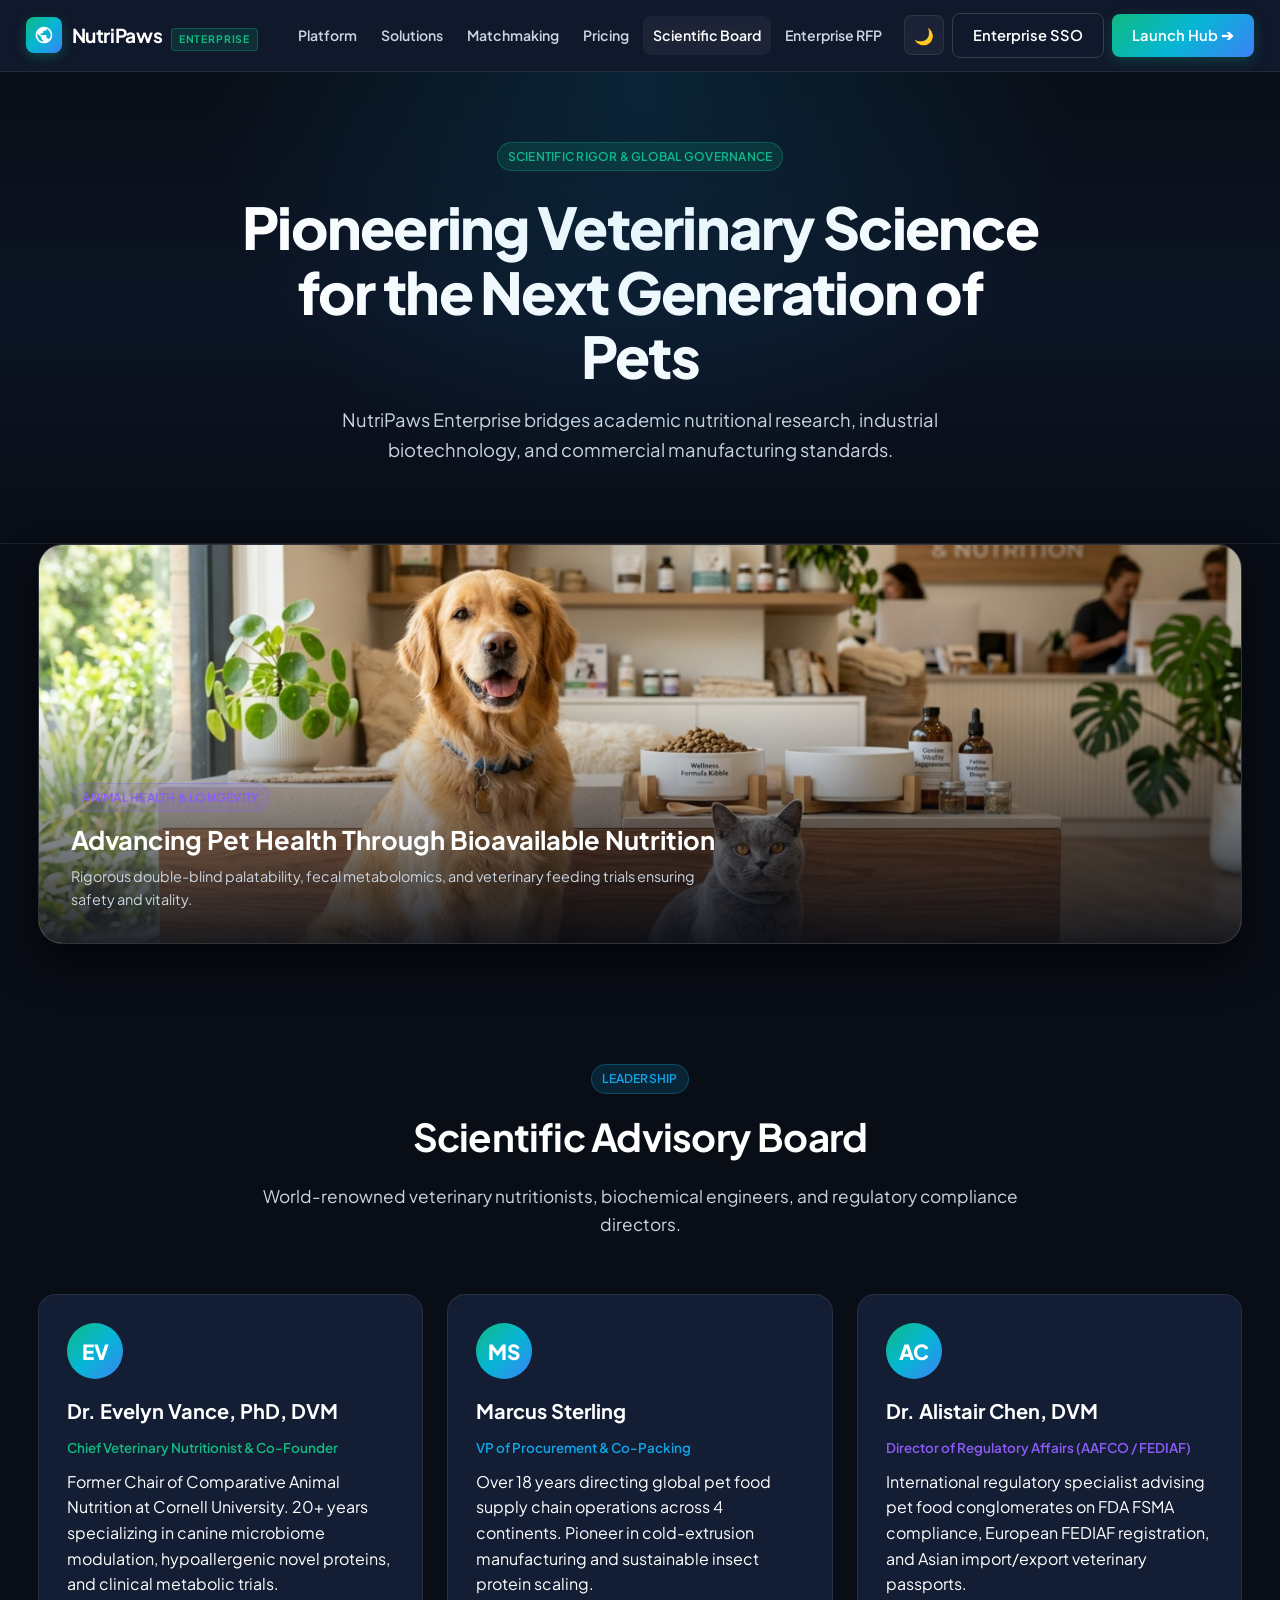
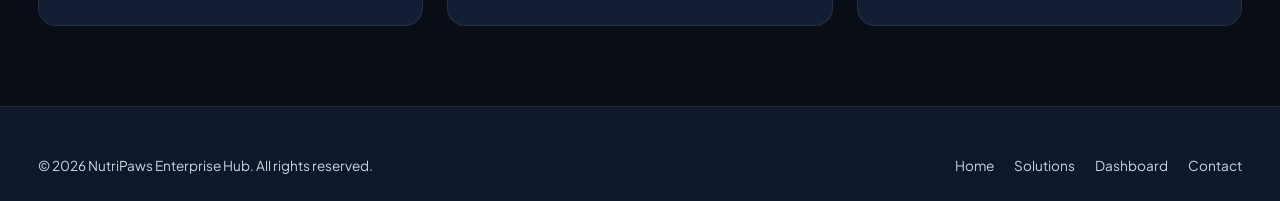
==== about.html @ 04cc37bf "first commit" ====
<!DOCTYPE html>
<html lang="en">

<head>
  <meta charset="UTF-8" />
  <meta name="viewport" content="width=device-width, initial-scale=1.0" />
  <title>Scientific Advisory Board & Mission | NutriPaws Enterprise</title>
  <link rel="icon" href="favicon.svg" type="image/svg+xml" />
  <link rel="stylesheet" href="styles.css" />
</head>

<body>
  <!-- Header -->
  <header class="site-header">
    <div class="container nav">
      <a class="logo" href="index.html">
        <div class="logo-icon">
          <svg viewBox="0 0 24 24" fill="currentColor">
            <path d="M12 2C6.48 2 2 6.48 2 12s4.48 10 10 10 10-4.48 10-10S17.52 2 12 2zm-1 17.93c-3.95-.49-7-3.85-7-7.93 0-.62.08-1.21.21-1.79L9 15v1c0 1.1.9 2 2 2v1.93zm6.9-2.54c-.26-.81-1-1.39-1.9-1.39h-1v-3c0-.55-.45-1-1-1H8v-2h2c.55 0 1-.45 1-1V7h2c1.1 0 2-.9 2-2v-.41c2.93 1.19 5 4.06 5 7.41 0 2.08-.8 3.97-2.1 5.39z"/>
          </svg>
        </div>
        <span>NutriPaws <span class="logo-badge">ENTERPRISE</span></span>
      </a>

      <button class="site-menu-toggle" type="button" data-site-menu-toggle>
        ☰
      </button>

      <nav class="nav-links" id="site-menu">
        <a href="index.html">Platform</a>
        <a href="services.html">Solutions</a>
        <a href="dashboard.html#matchmaking">Matchmaking</a>
        <a href="pricing.html">Pricing</a>
        <a class="active" href="about.html">Scientific Board</a>
        <a href="contact.html">Enterprise RFP</a>
        <div class="nav-actions">
          <button class="icon-btn" data-theme-toggle title="Dark/Light Mode">🌙</button>
          <a class="btn btn-outline" href="login.html">Enterprise SSO</a>
          <a class="btn btn-primary" href="dashboard.html">Launch Hub ➔</a>
        </div>
      </nav>
    </div>
  </header>

  <!-- Hero -->
  <section class="hero" style="padding: 70px 0 50px;">
    <div class="container text-center" style="text-align: center; max-width: 800px; margin: 0 auto;">
      <span class="badge badge-emerald" style="margin-bottom: 12px;">Scientific Rigor & Global Governance</span>
      <h1 class="hero-title" style="margin: 12px 0 16px;">
        Pioneering Veterinary Science for the Next Generation of Pets
      </h1>
      <p class="hero-description" style="margin: 0 auto 28px;">
        NutriPaws Enterprise bridges academic nutritional research, industrial biotechnology, and commercial manufacturing standards.
      </p>
    </div>
  </section>

  <!-- Visual Image Strip -->
  <div class="container" style="margin-bottom: 40px;">
    <div style="border-radius: var(--radius-xl); overflow: hidden; border: 1px solid var(--border-medium); max-height: 400px; position: relative; box-shadow: var(--shadow-lg);">
      <img src="assets/wellness.jpg" alt="Veterinary Wellness & Clinical Evidence" style="width: 100%; height: 400px; object-fit: cover; object-position: center 25%;" />
      <div style="position: absolute; inset: 0; background: linear-gradient(180deg, transparent 40%, rgba(9, 13, 22, 0.9) 100%); display: flex; flex-direction: column; justify-content: flex-end; padding: 32px;">
        <span class="badge badge-purple" style="width: fit-content; margin-bottom: 8px;">Animal Health & Longevity</span>
        <h2 style="font-size: 1.6rem; color: white; margin-bottom: 4px;">Advancing Pet Health Through Bioavailable Nutrition</h2>
        <p style="color: #cbd5e1; font-size: 0.9rem; max-width: 650px;">Rigorous double-blind palatability, fecal metabolomics, and veterinary feeding trials ensuring safety and vitality.</p>
      </div>
    </div>
  </div>

  <!-- Scientific Board -->
  <section class="section">
    <div class="container">
      <div class="section-header">
        <span class="badge badge-blue">Leadership</span>
        <h2 class="section-title">Scientific Advisory Board</h2>
        <p class="section-subtitle">World-renowned veterinary nutritionists, biochemical engineers, and regulatory compliance directors.</p>
      </div>

      <div class="grid grid-3">
        <div class="card" style="text-align: left;">
          <div style="width: 56px; height: 56px; border-radius: 50%; background: var(--gradient-brand); color: white; display: grid; place-items: center; font-weight: 800; font-size: 1.3rem; margin-bottom: 16px;">EV</div>
          <h3>Dr. Evelyn Vance, PhD, DVM</h3>
          <div style="font-size: 0.84rem; color: var(--brand-emerald); font-weight: 600; margin-bottom: 10px;">Chief Veterinary Nutritionist & Co-Founder</div>
          <p>Former Chair of Comparative Animal Nutrition at Cornell University. 20+ years specializing in canine microbiome modulation, hypoallergenic novel proteins, and clinical metabolic trials.</p>
        </div>

        <div class="card" style="text-align: left;">
          <div style="width: 56px; height: 56px; border-radius: 50%; background: var(--gradient-brand); color: white; display: grid; place-items: center; font-weight: 800; font-size: 1.3rem; margin-bottom: 16px;">MS</div>
          <h3>Marcus Sterling</h3>
          <div style="font-size: 0.84rem; color: var(--brand-primary); font-weight: 600; margin-bottom: 10px;">VP of Procurement & Co-Packing</div>
          <p>Over 18 years directing global pet food supply chain operations across 4 continents. Pioneer in cold-extrusion manufacturing and sustainable insect protein scaling.</p>
        </div>

        <div class="card" style="text-align: left;">
          <div style="width: 56px; height: 56px; border-radius: 50%; background: var(--gradient-brand); color: white; display: grid; place-items: center; font-weight: 800; font-size: 1.3rem; margin-bottom: 16px;">AC</div>
          <h3>Dr. Alistair Chen, DVM</h3>
          <div style="font-size: 0.84rem; color: var(--brand-purple); font-weight: 600; margin-bottom: 10px;">Director of Regulatory Affairs (AAFCO / FEDIAF)</div>
          <p>International regulatory specialist advising pet food conglomerates on FDA FSMA compliance, European FEDIAF registration, and Asian import/export veterinary passports.</p>
        </div>
      </div>
    </div>
  </section>

  <!-- Footer -->
  <footer style="background: var(--bg-secondary); border-top: 1px solid var(--border-subtle); padding: 48px 0 24px;">
    <div class="container" style="display: flex; justify-content: space-between; align-items: center; flex-wrap: wrap; gap: 16px; font-size: 0.85rem; color: var(--text-secondary);">
      <div>© 2026 NutriPaws Enterprise Hub. All rights reserved.</div>
      <div style="display: flex; gap: 20px;">
        <a href="index.html">Home</a>
        <a href="services.html">Solutions</a>
        <a href="dashboard.html">Dashboard</a>
        <a href="contact.html">Contact</a>
      </div>
    </div>
  </footer>

  <div class="toast-container"></div>
  <script src="app.js"></script>
</body>

</html>
---- styles.css ----
/* ==========================================================================
   NutriPaws Enterprise | Pet Food Nutrition Solutions & Enterprise Hub
   Ultra-Premium B2B Design System & Component Library
   ========================================================================== */

@import url('https://fonts.googleapis.com/css2?family=Plus+Jakarta+Sans:wght@300;400;500;600;700;800&family=JetBrains+Mono:wght@400;500;600&display=swap');

:root {
  /* Brand Palette */
  --brand-primary: #0ea5e9;
  --brand-primary-hover: #0284c7;
  --brand-emerald: #10b981;
  --brand-emerald-dark: #059669;
  --brand-emerald-glow: rgba(16, 185, 129, 0.25);
  --brand-cyan: #06b6d4;
  --brand-amber: #f59e0b;
  --brand-purple: #8b5cf6;
  --brand-rose: #f43f5e;
  
  /* Dark Enterprise Theme (Default) */
  --bg-primary: #090d16;
  --bg-secondary: #0f172a;
  --bg-card: #131d33;
  --bg-card-hover: #18243e;
  --bg-glass: rgba(19, 29, 51, 0.75);
  --bg-subtle: rgba(255, 255, 255, 0.05);
  --bg-input: #0b1325;
  
  /* Text & Accents */
  --text-primary: #ffffff;
  --text-secondary: #cbd5e1;
  --text-muted: #94a3b8;
  --text-inverse: #0f172a;
  
  /* Borders & Dividers */
  --border-subtle: rgba(255, 255, 255, 0.08);
  --border-medium: rgba(255, 255, 255, 0.16);
  --border-focus: #0ea5e9;
  
  /* Gradients */
  --gradient-brand: linear-gradient(135deg, #10b981 0%, #06b6d4 50%, #3b82f6 100%);
  --gradient-card: linear-gradient(180deg, rgba(255, 255, 255, 0.04) 0%, rgba(255, 255, 255, 0) 100%);
  --gradient-glow: radial-gradient(circle at 50% 0%, rgba(14, 165, 233, 0.15), transparent 70%);
  --gradient-hero: linear-gradient(180deg, #090d16 0%, #0c1424 50%, #090d16 100%);
  
  /* Shadows */
  --shadow-sm: 0 2px 4px rgba(0, 0, 0, 0.3);
  --shadow-md: 0 8px 24px rgba(0, 0, 0, 0.4);
  --shadow-lg: 0 20px 40px rgba(0, 0, 0, 0.6);
  --shadow-glow: 0 0 30px rgba(16, 185, 129, 0.18);
  
  /* Radii */
  --radius-xs: 4px;
  --radius-sm: 8px;
  --radius-md: 12px;
  --radius-lg: 18px;
  --radius-xl: 24px;
  --radius-full: 9999px;
  
  /* Layout */
  --sidebar-width: 280px;
  --header-height: 72px;
  --transition-fast: 0.15s ease;
  --transition-normal: 0.25s cubic-bezier(0.16, 1, 0.3, 1);
}

/* Light Theme Variables */
body.light-theme {
  --bg-primary: #f8fafc;
  --bg-secondary: #f1f5f9;
  --bg-card: #ffffff;
  --bg-card-hover: #f8fafc;
  --bg-glass: rgba(255, 255, 255, 0.92);
  --bg-subtle: rgba(15, 23, 42, 0.05);
  --bg-input: #f1f5f9;
  
  --text-primary: #0f172a;
  --text-secondary: #475569;
  --text-muted: #64748b;
  --text-inverse: #f8fafc;
  
  --border-subtle: rgba(15, 23, 42, 0.1);
  --border-medium: rgba(15, 23, 42, 0.18);
  
  --gradient-hero: linear-gradient(180deg, #ffffff 0%, #f1f5f9 50%, #e2e8f0 100%);
  --gradient-glow: radial-gradient(circle at 50% 0%, rgba(14, 165, 233, 0.12), transparent 70%);
  
  --shadow-sm: 0 2px 4px rgba(15, 23, 42, 0.05);
  --shadow-md: 0 10px 25px rgba(15, 23, 42, 0.08);
  --shadow-lg: 0 20px 40px rgba(15, 23, 42, 0.12);
  --shadow-glow: 0 0 30px rgba(16, 185, 129, 0.12);
}

/* CSS Reset & Base */
*, *::before, *::after {
  box-sizing: border-box;
  margin: 0;
  padding: 0;
}

html {
  scroll-behavior: smooth;
  font-size: 16px;
}

body {
  font-family: 'Plus Jakarta Sans', -apple-system, BlinkMacSystemFont, 'Segoe UI', Roboto, sans-serif;
  background-color: var(--bg-primary);
  color: var(--text-primary);
  line-height: 1.6;
  min-height: 100vh;
  overflow-x: hidden;
  transition: background-color var(--transition-normal), color var(--transition-normal);
}

code, pre, .font-mono {
  font-family: 'JetBrains Mono', monospace;
}

a {
  color: inherit;
  text-decoration: none;
  transition: color var(--transition-fast);
}

button, input, select, textarea {
  font-family: inherit;
  font-size: inherit;
}

img {
  max-width: 100%;
  height: auto;
  display: block;
}

/* Container */
.container {
  width: min(1280px, 94%);
  margin-inline: auto;
}

.container-lg {
  width: min(1440px, 96%);
  margin-inline: auto;
}

/* Header & Navigation */
.site-header {
  position: sticky;
  top: 0;
  z-index: 100;
  background: var(--bg-glass);
  backdrop-filter: blur(16px);
  -webkit-backdrop-filter: blur(16px);
  border-bottom: 1px solid var(--border-subtle);
  height: var(--header-height);
  display: flex;
  align-items: center;
}

.site-header .container {
  width: min(1440px, 96%);
  margin-inline: auto;
}

.nav {
  display: flex;
  align-items: center;
  justify-content: space-between;
  width: 100%;
  flex-wrap: nowrap;
  gap: 16px;
}

.logo {
  display: inline-flex;
  align-items: center;
  gap: 10px;
  font-weight: 700;
  font-size: 1.2rem;
  letter-spacing: -0.02em;
  color: var(--text-primary);
  white-space: nowrap;
  flex-shrink: 0;
}

.logo-badge {
  display: inline-flex;
  align-items: center;
  font-size: 0.65rem;
  text-transform: uppercase;
  letter-spacing: 0.08em;
  background: rgba(16, 185, 129, 0.15);
  color: var(--brand-emerald);
  border: 1px solid rgba(16, 185, 129, 0.3);
  padding: 2px 7px;
  border-radius: var(--radius-xs);
  font-weight: 700;
  margin-left: 6px;
  white-space: nowrap;
}

.logo-icon {
  width: 36px;
  height: 36px;
  background: var(--gradient-brand);
  border-radius: var(--radius-sm);
  display: grid;
  place-items: center;
  color: white;
  box-shadow: 0 4px 12px rgba(16, 185, 129, 0.3);
  flex-shrink: 0;
}

.logo-icon svg {
  width: 20px;
  height: 20px;
}

.nav-links {
  display: flex;
  align-items: center;
  gap: 4px;
  flex-wrap: nowrap;
  white-space: nowrap;
}

.nav-links a:not(.btn) {
  padding: 8px 10px;
  color: var(--text-secondary);
  font-weight: 600;
  font-size: 0.88rem;
  border-radius: var(--radius-sm);
  transition: all var(--transition-fast);
  white-space: nowrap !important;
  flex-shrink: 0;
  display: inline-flex;
  align-items: center;
  text-decoration: none;
}

.nav-links a:not(.btn):hover,
.nav-links a.active:not(.btn) {
  color: var(--text-primary);
  background: var(--bg-subtle);
}

.nav-actions {
  display: flex;
  align-items: center;
  gap: 8px;
  flex-wrap: nowrap;
  white-space: nowrap;
  flex-shrink: 0;
  margin-left: 8px;
}

.site-menu-toggle {
  display: none;
  background: none;
  border: 1px solid var(--border-subtle);
  color: var(--text-primary);
  padding: 8px 12px;
  border-radius: var(--radius-sm);
  cursor: pointer;
  font-size: 1.2rem;
  flex-shrink: 0;
}

/* Buttons */
.btn {
  display: inline-flex;
  align-items: center;
  justify-content: center;
  gap: 8px;
  padding: 10px 20px;
  border-radius: var(--radius-sm);
  font-weight: 600;
  font-size: 0.92rem;
  cursor: pointer;
  transition: all var(--transition-normal);
  border: 1px solid transparent;
  white-space: nowrap;
}

.btn-sm {
  padding: 6px 12px;
  font-size: 0.82rem;
  border-radius: var(--radius-xs);
}

.btn-lg {
  padding: 14px 28px;
  font-size: 1.05rem;
  border-radius: var(--radius-md);
}

.btn-primary {
  background: var(--gradient-brand);
  color: #ffffff;
  border: none;
  box-shadow: 0 4px 14px rgba(16, 185, 129, 0.25);
}

.btn-primary:hover {
  transform: translateY(-2px);
  box-shadow: 0 6px 20px rgba(16, 185, 129, 0.4);
  color: #ffffff;
}

.btn-secondary {
  background: var(--bg-card);
  color: var(--text-primary);
  border: 1px solid var(--border-medium);
}

.btn-secondary:hover {
  background: var(--bg-card-hover);
  border-color: var(--border-focus);
}

.btn-outline {
  background: transparent;
  color: var(--text-primary);
  border: 1px solid var(--border-medium);
}

.btn-outline:hover {
  background: var(--bg-subtle);
  border-color: var(--text-primary);
}

.btn-emerald {
  background: var(--brand-emerald);
  color: white;
}
.btn-emerald:hover {
  background: var(--brand-emerald-dark);
}

.btn-danger {
  background: rgba(244, 63, 94, 0.15);
  color: var(--brand-rose);
  border: 1px solid rgba(244, 63, 94, 0.3);
}

.btn-danger:hover {
  background: var(--brand-rose);
  color: white;
}

.icon-btn {
  width: 40px;
  height: 40px;
  padding: 0;
  border-radius: var(--radius-sm);
  display: inline-grid;
  place-items: center;
  background: var(--bg-subtle);
  border: 1px solid var(--border-subtle);
  color: var(--text-secondary);
  cursor: pointer;
  transition: all var(--transition-fast);
}

.icon-btn:hover {
  color: var(--text-primary);
  border-color: var(--border-medium);
  background: var(--bg-card-hover);
}

/* Badge System */
.badge {
  display: inline-flex;
  align-items: center;
  gap: 6px;
  padding: 4px 10px;
  border-radius: var(--radius-full);
  font-size: 0.75rem;
  font-weight: 600;
  letter-spacing: 0.02em;
  text-transform: uppercase;
}

.badge-emerald {
  background: rgba(16, 185, 129, 0.15);
  color: var(--brand-emerald);
  border: 1px solid rgba(16, 185, 129, 0.3);
}

.badge-blue {
  background: rgba(14, 165, 233, 0.15);
  color: var(--brand-primary);
  border: 1px solid rgba(14, 165, 233, 0.3);
}

.badge-amber {
  background: rgba(245, 158, 11, 0.15);
  color: var(--brand-amber);
  border: 1px solid rgba(245, 158, 11, 0.3);
}

.badge-purple {
  background: rgba(139, 92, 246, 0.15);
  color: var(--brand-purple);
  border: 1px solid rgba(139, 92, 246, 0.3);
}

.badge-rose {
  background: rgba(244, 63, 94, 0.15);
  color: var(--brand-rose);
  border: 1px solid rgba(244, 63, 94, 0.3);
}

/* Hero Section */
.hero {
  position: relative;
  padding: 90px 0 80px;
  background: var(--gradient-hero);
  border-bottom: 1px solid var(--border-subtle);
  overflow: hidden;
}

.hero::before {
  content: '';
  position: absolute;
  top: 0;
  left: 50%;
  transform: translateX(-50%);
  width: 1000px;
  height: 400px;
  background: var(--gradient-glow);
  pointer-events: none;
  z-index: 0;
}

.hero-grid {
  display: grid;
  grid-template-columns: 1.15fr 0.85fr;
  gap: 48px;
  align-items: center;
  position: relative;
  z-index: 1;
}

.hero-title {
  font-size: clamp(2.4rem, 4.5vw, 3.8rem);
  font-weight: 800;
  line-height: 1.12;
  letter-spacing: -0.03em;
  margin: 16px 0 20px;
  color: var(--text-primary);
}

.hero-title .text-gradient {
  background: var(--gradient-brand);
  -webkit-background-clip: text;
  -webkit-text-fill-color: transparent;
  display: inline;
}

.hero-description {
  font-size: 1.15rem;
  color: var(--text-secondary);
  line-height: 1.65;
  margin-bottom: 32px;
  max-width: 620px;
}

.hero-actions {
  display: flex;
  flex-wrap: wrap;
  gap: 14px;
  margin-bottom: 36px;
}

.hero-stats-strip {
  display: grid;
  grid-template-columns: repeat(3, 1fr);
  gap: 20px;
  padding-top: 24px;
  border-top: 1px solid var(--border-subtle);
}

.stat-item-num {
  font-size: 1.8rem;
  font-weight: 800;
  color: var(--text-primary);
  font-family: 'JetBrains Mono', monospace;
}

.stat-item-label {
  font-size: 0.82rem;
  color: var(--text-secondary);
}

/* Glass Interactive Widget */
.hero-widget-card {
  background: var(--bg-card);
  border: 1px solid var(--border-medium);
  border-radius: var(--radius-xl);
  padding: 28px;
  box-shadow: var(--shadow-lg), var(--shadow-glow);
  position: relative;
  backdrop-filter: blur(12px);
  color: var(--text-primary);
}

.widget-header {
  display: flex;
  justify-content: space-between;
  align-items: center;
  padding-bottom: 16px;
  border-bottom: 1px solid var(--border-subtle);
  margin-bottom: 20px;
}

.widget-live-tag {
  display: flex;
  align-items: center;
  gap: 6px;
  font-size: 0.78rem;
  color: var(--brand-emerald);
  font-weight: 600;
}

.pulse-dot {
  width: 8px;
  height: 8px;
  border-radius: 50%;
  background: var(--brand-emerald);
  box-shadow: 0 0 10px var(--brand-emerald);
  animation: pulse 2s infinite;
}

@keyframes pulse {
  0% { transform: scale(0.95); box-shadow: 0 0 0 0 rgba(16, 185, 129, 0.7); }
  70% { transform: scale(1); box-shadow: 0 0 0 8px rgba(16, 185, 129, 0); }
  100% { transform: scale(0.95); box-shadow: 0 0 0 0 rgba(16, 185, 129, 0); }
}

/* Cards & Section Styling */
.section {
  padding: 80px 0;
  position: relative;
}

.section-alt {
  background: var(--bg-secondary);
}

.section-header {
  text-align: center;
  max-width: 760px;
  margin: 0 auto 56px;
}

.section-title {
  font-size: clamp(2rem, 3vw, 2.8rem);
  font-weight: 700;
  letter-spacing: -0.02em;
  margin-top: 12px;
  margin-bottom: 16px;
}

.section-subtitle {
  font-size: 1.08rem;
  color: var(--text-secondary);
}

.grid {
  display: grid;
  gap: 24px;
}

.grid-2 { grid-template-columns: repeat(2, 1fr); }
.grid-3 { grid-template-columns: repeat(3, 1fr); }
.grid-4 { grid-template-columns: repeat(4, 1fr); }

.card {
  background: var(--bg-card);
  border: 1px solid var(--border-subtle);
  border-radius: var(--radius-lg);
  padding: 28px;
  transition: all var(--transition-normal);
  position: relative;
  overflow: hidden;
}

.card:hover {
  border-color: var(--border-medium);
  transform: translateY(-4px);
  box-shadow: var(--shadow-md);
}

.card-icon {
  width: 52px;
  height: 52px;
  border-radius: var(--radius-md);
  background: var(--bg-subtle);
  border: 1px solid var(--border-subtle);
  display: grid;
  place-items: center;
  color: var(--brand-emerald);
  margin-bottom: 20px;
  font-size: 1.4rem;
}

.card h3 {
  font-size: 1.25rem;
  margin-bottom: 10px;
  font-weight: 700;
}

/* CTA Card Banner */
.cta-card {
  background: var(--bg-card);
  border: 1px solid var(--border-medium);
  border-radius: var(--radius-xl);
  text-align: center;
  padding: 60px 32px;
  position: relative;
  overflow: hidden;
  box-shadow: var(--shadow-md);
  color: var(--text-primary);
}

.cta-card h2 {
  font-size: clamp(2rem, 3.5vw, 2.8rem);
  font-weight: 800;
  margin-bottom: 16px;
  color: var(--text-primary);
}

.cta-card p {
  color: var(--text-secondary);
  max-width: 680px;
  margin: 0 auto 32px;
  font-size: 1.1rem;
}

/* Trust / Accreditation Strip */
.trust-strip {
  padding: 32px 0;
  border-bottom: 1px solid var(--border-subtle);
  background: var(--bg-secondary);
}

.trust-flex {
  display: flex;
  align-items: center;
  justify-content: space-between;
  flex-wrap: wrap;
  gap: 24px;
}

.trust-title {
  font-size: 0.82rem;
  text-transform: uppercase;
  letter-spacing: 0.08em;
  color: var(--text-muted);
  font-weight: 700;
}

.trust-badges {
  display: flex;
  align-items: center;
  gap: 24px;
  flex-wrap: wrap;
}

.trust-item {
  display: flex;
  align-items: center;
  gap: 8px;
  font-size: 0.88rem;
  font-weight: 600;
  color: var(--text-secondary);
  background: var(--bg-subtle);
  padding: 6px 14px;
  border-radius: var(--radius-sm);
  border: 1px solid var(--border-subtle);
}

/* Interactive Matchmaking Directory Card */
.match-card {
  background: var(--bg-card);
  border: 1px solid var(--border-subtle);
  border-radius: var(--radius-md);
  padding: 20px;
  display: flex;
  flex-direction: column;
  gap: 16px;
  position: relative;
  transition: all var(--transition-normal);
}

.match-card:hover {
  border-color: var(--brand-primary);
  box-shadow: 0 8px 24px rgba(14, 165, 233, 0.15);
}

.match-score-badge {
  position: absolute;
  top: 18px;
  right: 18px;
  background: rgba(16, 185, 129, 0.15);
  border: 1px solid rgba(16, 185, 129, 0.3);
  color: var(--brand-emerald);
  padding: 4px 10px;
  border-radius: var(--radius-full);
  font-family: 'JetBrains Mono', monospace;
  font-weight: 700;
  font-size: 0.82rem;
}

.match-card-header {
  display: flex;
  gap: 14px;
  align-items: center;
}

.match-avatar {
  width: 48px;
  height: 48px;
  border-radius: var(--radius-sm);
  background: var(--bg-subtle);
  border: 1px solid var(--border-subtle);
  display: grid;
  place-items: center;
  font-size: 1.5rem;
}

.match-company {
  font-size: 1.05rem;
  font-weight: 700;
}

.match-meta {
  font-size: 0.82rem;
  color: var(--text-muted);
}

.match-tags {
  display: flex;
  flex-wrap: wrap;
  gap: 6px;
}

.tag {
  background: var(--bg-subtle);
  border: 1px solid var(--border-subtle);
  padding: 3px 8px;
  border-radius: var(--radius-xs);
  font-size: 0.75rem;
  color: var(--text-secondary);
}

/* ==========================================================================
   Dashboard Web App Core Styling
   ========================================================================== */

.dashboard-app {
  display: flex;
  min-height: 100vh;
  background: var(--bg-primary);
}

/* Sidebar */
.app-sidebar {
  width: var(--sidebar-width);
  background: var(--bg-secondary);
  border-right: 1px solid var(--border-subtle);
  display: flex;
  flex-direction: column;
  position: sticky;
  top: 0;
  height: 100vh;
  z-index: 90;
  transition: transform var(--transition-normal);
}

.sidebar-header {
  padding: 20px 24px;
  border-bottom: 1px solid var(--border-subtle);
}

.sidebar-nav-container {
  flex: 1;
  overflow-y: auto;
  padding: 20px 16px;
  display: flex;
  flex-direction: column;
  gap: 24px;
}

.nav-group-title {
  font-size: 0.72rem;
  text-transform: uppercase;
  letter-spacing: 0.08em;
  color: var(--text-muted);
  font-weight: 700;
  padding: 0 12px 8px;
}

.sidebar-nav-list {
  list-style: none;
  display: flex;
  flex-direction: column;
  gap: 4px;
}

.sidebar-link {
  display: flex;
  align-items: center;
  gap: 12px;
  padding: 10px 14px;
  border-radius: var(--radius-sm);
  color: var(--text-secondary);
  font-weight: 500;
  font-size: 0.92rem;
  cursor: pointer;
  border: 1px solid transparent;
  transition: all var(--transition-fast);
}

.sidebar-link:hover {
  color: var(--text-primary);
  background: var(--bg-subtle);
}

.sidebar-link.active {
  background: rgba(14, 165, 233, 0.12);
  color: var(--brand-primary);
  border-color: rgba(14, 165, 233, 0.25);
  font-weight: 600;
}

.sidebar-link svg {
  width: 18px;
  height: 18px;
  flex-shrink: 0;
}

.sidebar-link .badge-count {
  margin-left: auto;
  font-size: 0.72rem;
  background: rgba(16, 185, 129, 0.2);
  color: var(--brand-emerald);
  padding: 2px 7px;
  border-radius: var(--radius-full);
  font-weight: 700;
}

/* User Profile & Role Switcher in Sidebar */
.sidebar-user-card {
  padding: 16px;
  background: var(--bg-card);
  border-top: 1px solid var(--border-subtle);
  display: flex;
  flex-direction: column;
  gap: 12px;
}

.user-info {
  display: flex;
  align-items: center;
  gap: 10px;
}

.user-avatar {
  width: 36px;
  height: 36px;
  border-radius: 50%;
  background: var(--gradient-brand);
  color: white;
  display: grid;
  place-items: center;
  font-weight: 700;
  font-size: 0.88rem;
}

.user-details {
  flex: 1;
  min-width: 0;
}

.user-name {
  font-size: 0.88rem;
  font-weight: 600;
  white-space: nowrap;
  overflow: hidden;
  text-overflow: ellipsis;
}

.user-role {
  font-size: 0.75rem;
  color: var(--brand-emerald);
}

.role-switcher-select {
  width: 100%;
  background: var(--bg-input);
  border: 1px solid var(--border-subtle);
  color: var(--text-primary);
  padding: 6px 10px;
  border-radius: var(--radius-xs);
  font-size: 0.78rem;
  outline: none;
  cursor: pointer;
}

/* Main Dashboard Content */
.app-main {
  flex: 1;
  display: flex;
  flex-direction: column;
  min-width: 0;
  background: var(--bg-primary);
}

.app-topbar {
  height: var(--header-height);
  border-bottom: 1px solid var(--border-subtle);
  padding: 0 32px;
  display: flex;
  align-items: center;
  justify-content: space-between;
  background: var(--bg-glass);
  backdrop-filter: blur(12px);
  position: sticky;
  top: 0;
  z-index: 80;
}

.topbar-title-area h1 {
  font-size: 1.35rem;
  font-weight: 700;
}

.topbar-title-area p {
  font-size: 0.82rem;
  color: var(--text-muted);
}

.topbar-actions {
  display: flex;
  align-items: center;
  gap: 12px;
}

.app-content {
  flex: 1;
  padding: 32px;
  overflow-y: auto;
}

/* Tab Panels */
.tab-panel {
  display: none;
  animation: fadeIn 0.3s ease;
}

.tab-panel.active {
  display: block;
}

@keyframes fadeIn {
  from { opacity: 0; transform: translateY(6px); }
  to { opacity: 1; transform: translateY(0); }
}

/* Dashboard Metric Cards */
.metrics-grid {
  display: grid;
  grid-template-columns: repeat(4, 1fr);
  gap: 20px;
  margin-bottom: 28px;
}

.metric-card {
  background: var(--bg-card);
  border: 1px solid var(--border-subtle);
  border-radius: var(--radius-md);
  padding: 22px;
  position: relative;
  overflow: hidden;
  transition: all var(--transition-normal);
}

.metric-card:hover {
  border-color: var(--border-medium);
  box-shadow: var(--shadow-sm);
}

.metric-top {
  display: flex;
  justify-content: space-between;
  align-items: center;
  margin-bottom: 12px;
}

.metric-label {
  font-size: 0.82rem;
  color: var(--text-secondary);
  font-weight: 500;
}

.metric-icon-box {
  width: 36px;
  height: 36px;
  border-radius: var(--radius-sm);
  display: grid;
  place-items: center;
}

.metric-value {
  font-size: 1.85rem;
  font-weight: 800;
  font-family: 'JetBrains Mono', monospace;
  color: var(--text-primary);
  margin-bottom: 6px;
}

.metric-change {
  display: flex;
  align-items: center;
  gap: 4px;
  font-size: 0.78rem;
  font-weight: 600;
}

.trend-up { color: var(--brand-emerald); }
.trend-down { color: var(--brand-rose); }

/* Interactive Form & Filter Elements */
.filter-bar {
  background: var(--bg-card);
  border: 1px solid var(--border-subtle);
  border-radius: var(--radius-md);
  padding: 16px 20px;
  display: flex;
  flex-wrap: wrap;
  align-items: center;
  justify-content: space-between;
  gap: 16px;
  margin-bottom: 24px;
}

.filter-group {
  display: flex;
  align-items: center;
  gap: 12px;
  flex-wrap: wrap;
}

.input-search {
  background: var(--bg-input);
  border: 1px solid var(--border-subtle);
  border-radius: var(--radius-sm);
  padding: 8px 14px;
  color: var(--text-primary);
  font-size: 0.88rem;
  min-width: 260px;
  outline: none;
}

.input-search:focus {
  border-color: var(--brand-primary);
}

.select-custom {
  background: var(--bg-input);
  border: 1px solid var(--border-subtle);
  border-radius: var(--radius-sm);
  padding: 8px 14px;
  color: var(--text-primary);
  font-size: 0.88rem;
  outline: none;
  cursor: pointer;
}

.select-custom:focus {
  border-color: var(--brand-primary);
}

/* Kanban Deal Flow Pipeline */
.kanban-board {
  display: grid;
  grid-template-columns: repeat(4, 1fr);
  gap: 20px;
  margin-top: 24px;
}

.kanban-column {
  background: var(--bg-secondary);
  border: 1px solid var(--border-subtle);
  border-radius: var(--radius-md);
  padding: 18px;
  display: flex;
  flex-direction: column;
  gap: 14px;
  min-height: 480px;
}

.kanban-col-header {
  display: flex;
  justify-content: space-between;
  align-items: center;
  padding-bottom: 10px;
  border-bottom: 1px solid var(--border-subtle);
}

.kanban-col-title {
  font-size: 0.88rem;
  font-weight: 700;
  display: flex;
  align-items: center;
  gap: 8px;
}

.kanban-col-count {
  font-size: 0.72rem;
  background: var(--bg-subtle);
  padding: 2px 8px;
  border-radius: var(--radius-full);
  color: var(--text-muted);
}

.kanban-card {
  background: var(--bg-card);
  border: 1px solid var(--border-subtle);
  border-radius: var(--radius-sm);
  padding: 16px;
  cursor: grab;
  transition: all var(--transition-fast);
  display: flex;
  flex-direction: column;
  gap: 10px;
}

.kanban-card:hover {
  border-color: var(--brand-primary);
  transform: translateY(-2px);
  box-shadow: var(--shadow-sm);
}

.kanban-card-title {
  font-size: 0.94rem;
  font-weight: 600;
}

.kanban-card-deal {
  font-family: 'JetBrains Mono', monospace;
  font-size: 0.85rem;
  color: var(--brand-emerald);
  font-weight: 600;
}

/* Interactive Nutrition Matrix & Formula Simulator */
.sim-panel {
  background: var(--bg-card);
  border: 1px solid var(--border-subtle);
  border-radius: var(--radius-lg);
  padding: 28px;
  margin-bottom: 32px;
}

.range-slider-group {
  margin-bottom: 20px;
}

.range-header {
  display: flex;
  justify-content: space-between;
  align-items: center;
  margin-bottom: 8px;
  font-size: 0.88rem;
}

.range-input {
  width: 100%;
  height: 6px;
  border-radius: var(--radius-full);
  background: var(--bg-input);
  outline: none;
  accent-color: var(--brand-emerald);
  cursor: pointer;
}

/* Compliance Bars & Radar Visualizer */
.compliance-meter {
  height: 8px;
  border-radius: var(--radius-full);
  background: var(--bg-subtle);
  overflow: hidden;
  margin-top: 6px;
}

.meter-fill {
  height: 100%;
  border-radius: var(--radius-full);
  background: var(--gradient-brand);
  transition: width 0.5s cubic-bezier(0.16, 1, 0.3, 1);
}

/* Contract Studio & Document Viewer */
.contract-viewer {
  background: var(--bg-secondary);
  border: 1px solid var(--border-subtle);
  border-radius: var(--radius-lg);
  display: grid;
  grid-template-columns: 340px 1fr;
  min-height: 620px;
  overflow: hidden;
}

.contract-sidebar {
  background: var(--bg-card);
  border-right: 1px solid var(--border-subtle);
  padding: 24px;
  display: flex;
  flex-direction: column;
  gap: 18px;
}

.contract-doc {
  padding: 40px;
  overflow-y: auto;
  max-height: 720px;
  background: #0d1322;
  color: #e2e8f0;
  font-family: 'Plus Jakarta Sans', serif;
  line-height: 1.8;
}

.doc-header {
  border-bottom: 2px solid var(--border-medium);
  padding-bottom: 24px;
  margin-bottom: 28px;
}

.doc-title {
  font-size: 1.6rem;
  font-weight: 800;
  color: #ffffff;
  margin-bottom: 8px;
}

.doc-clause {
  margin-bottom: 24px;
}

.doc-clause h4 {
  color: var(--brand-primary);
  font-size: 1rem;
  margin-bottom: 8px;
  text-transform: uppercase;
  letter-spacing: 0.04em;
}

.doc-signature-block {
  margin-top: 40px;
  padding-top: 24px;
  border-top: 1px dashed var(--border-medium);
  display: grid;
  grid-template-columns: 1fr 1fr;
  gap: 32px;
}

.sig-box {
  border: 1px solid var(--border-medium);
  border-radius: var(--radius-sm);
  padding: 16px;
  background: var(--bg-subtle);
}

.sig-status {
  font-family: 'JetBrains Mono', monospace;
  font-size: 0.78rem;
  color: var(--brand-emerald);
}

/* Team Seats & RBAC Tables */
.seat-quota-bar {
  background: var(--bg-card);
  border: 1px solid var(--border-subtle);
  border-radius: var(--radius-md);
  padding: 20px;
  margin-bottom: 28px;
}

.table-responsive {
  width: 100%;
  overflow-x: auto;
  border: 1px solid var(--border-subtle);
  border-radius: var(--radius-md);
  background: var(--bg-card);
}

.enterprise-table {
  width: 100%;
  border-collapse: collapse;
  text-align: left;
  font-size: 0.88rem;
}

.enterprise-table th {
  background: var(--bg-subtle);
  padding: 14px 18px;
  font-weight: 600;
  color: var(--text-secondary);
  border-bottom: 1px solid var(--border-subtle);
  text-transform: uppercase;
  font-size: 0.72rem;
  letter-spacing: 0.06em;
}

.enterprise-table td {
  padding: 16px 18px;
  border-bottom: 1px solid var(--border-subtle);
  color: var(--text-primary);
}

.enterprise-table tr:last-child td {
  border-bottom: none;
}

.enterprise-table tr:hover td {
  background: var(--bg-subtle);
}

/* Modals */
.modal-backdrop {
  position: fixed;
  inset: 0;
  background: rgba(4, 7, 14, 0.82);
  backdrop-filter: blur(8px);
  z-index: 200;
  display: none;
  place-items: center;
  padding: 20px;
}

.modal-backdrop.open {
  display: grid;
}

.modal-dialog {
  background: var(--bg-card);
  border: 1px solid var(--border-medium);
  border-radius: var(--radius-xl);
  width: min(680px, 100%);
  max-height: 90vh;
  overflow-y: auto;
  box-shadow: var(--shadow-lg);
  animation: modalScale 0.25s cubic-bezier(0.16, 1, 0.3, 1);
}

@keyframes modalScale {
  from { opacity: 0; transform: scale(0.95); }
  to { opacity: 1; transform: scale(1); }
}

.modal-header {
  padding: 24px;
  border-bottom: 1px solid var(--border-subtle);
  display: flex;
  justify-content: space-between;
  align-items: center;
}

.modal-title {
  font-size: 1.25rem;
  font-weight: 700;
}

.modal-body {
  padding: 24px;
  display: flex;
  flex-direction: column;
  gap: 18px;
}

.modal-footer {
  padding: 20px 24px;
  border-top: 1px solid var(--border-subtle);
  display: flex;
  justify-content: flex-end;
  gap: 12px;
  background: var(--bg-subtle);
}

.form-group {
  display: flex;
  flex-direction: column;
  gap: 8px;
}

.form-label {
  font-size: 0.84rem;
  font-weight: 600;
  color: var(--text-secondary);
}

.form-control {
  background: var(--bg-input);
  border: 1px solid var(--border-subtle);
  border-radius: var(--radius-sm);
  padding: 10px 14px;
  color: var(--text-primary);
  font-size: 0.92rem;
  outline: none;
  transition: border-color var(--transition-fast);
}

.form-control:focus {
  border-color: var(--brand-primary);
}

/* Toast Notifications */
.toast-container {
  position: fixed;
  bottom: 24px;
  right: 24px;
  z-index: 300;
  display: flex;
  flex-direction: column;
  gap: 10px;
  pointer-events: none;
}

.toast {
  pointer-events: auto;
  background: var(--bg-card);
  border: 1px solid var(--border-medium);
  border-radius: var(--radius-sm);
  padding: 14px 18px;
  box-shadow: var(--shadow-md);
  display: flex;
  align-items: center;
  gap: 12px;
  font-size: 0.88rem;
  color: var(--text-primary);
  animation: slideInRight 0.3s ease;
  min-width: 280px;
}

@keyframes slideInRight {
  from { opacity: 0; transform: translateX(40px); }
  to { opacity: 1; transform: translateX(0); }
}

/* Responsive Rules */
@media (max-width: 1180px) {
  .nav-links {
    display: none;
  }
  .site-menu-toggle {
    display: block;
  }
}

@media (max-width: 1024px) {
  .hero-grid {
    grid-template-columns: 1fr;
  }
  .metrics-grid {
    grid-template-columns: repeat(2, 1fr);
  }
  .kanban-board {
    grid-template-columns: repeat(2, 1fr);
  }
  .grid-4 {
    grid-template-columns: repeat(2, 1fr);
  }
  .contract-viewer {
    grid-template-columns: 1fr;
  }
}

@media (max-width: 768px) {
  .metrics-grid {
    grid-template-columns: 1fr;
  }
  .kanban-board {
    grid-template-columns: 1fr;
  }
  .grid-3, .grid-2 {
    grid-template-columns: 1fr;
  }
  .app-sidebar {
    position: fixed;
    transform: translateX(-100%);
  }
  .app-sidebar.open {
    transform: translateX(0);
  }
  .app-content {
    padding: 16px;
  }
  .app-topbar {
    padding: 0 16px;
  }
}

/* Interactive Canvas Chart Box */
.chart-container {
  position: relative;
  width: 100%;
  height: 260px;
}

.chart-legend {
  display: flex;
  gap: 16px;
  flex-wrap: wrap;
  margin-top: 12px;
  font-size: 0.8rem;
  color: var(--text-secondary);
}

.legend-dot {
  display: inline-block;
  width: 10px;
  height: 10px;
  border-radius: 50%;
  margin-right: 6px;
}
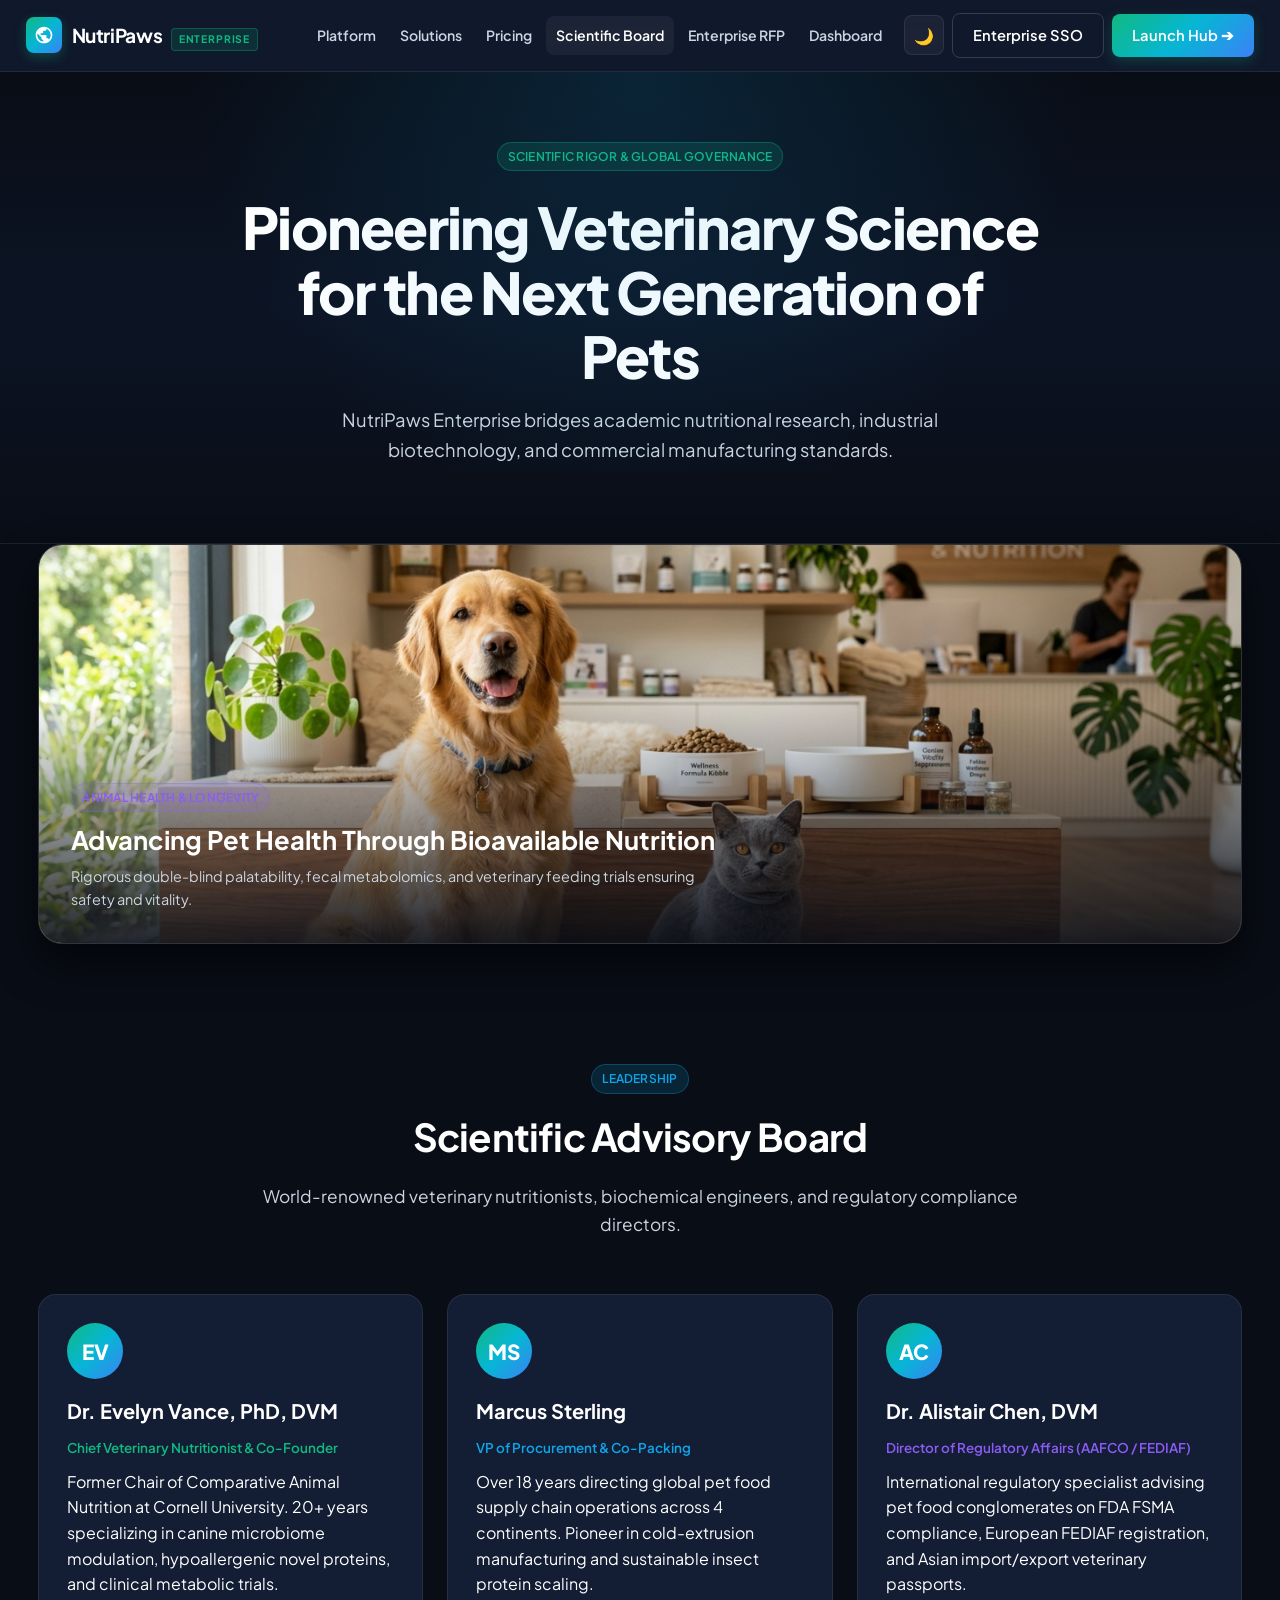
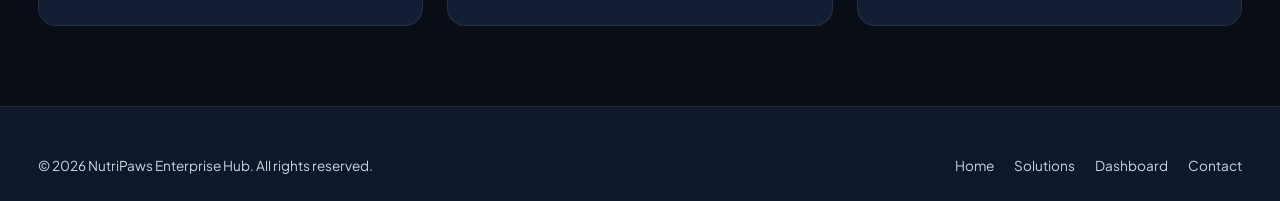
==== commit 0659c701: "m" ====
--- a/about.html
+++ b/about.html
@@ -29,10 +29,10 @@
       <nav class="nav-links" id="site-menu">
         <a href="index.html">Platform</a>
         <a href="services.html">Solutions</a>
-        <a href="dashboard.html#matchmaking">Matchmaking</a>
         <a href="pricing.html">Pricing</a>
         <a class="active" href="about.html">Scientific Board</a>
         <a href="contact.html">Enterprise RFP</a>
+        <a href="dashboard.html">Dashboard</a>
         <div class="nav-actions">
           <button class="icon-btn" data-theme-toggle title="Dark/Light Mode">🌙</button>
           <a class="btn btn-outline" href="login.html">Enterprise SSO</a>
--- a/styles.css
+++ b/styles.css
@@ -694,6 +694,7 @@
   gap: 16px;
   position: relative;
   transition: all var(--transition-normal);
+  min-width: 0;
 }
 
 .match-card:hover {
@@ -702,9 +703,6 @@
 }
 
 .match-score-badge {
-  position: absolute;
-  top: 18px;
-  right: 18px;
   background: rgba(16, 185, 129, 0.15);
   border: 1px solid rgba(16, 185, 129, 0.3);
   color: var(--brand-emerald);
@@ -712,34 +710,50 @@
   border-radius: var(--radius-full);
   font-family: 'JetBrains Mono', monospace;
   font-weight: 700;
-  font-size: 0.82rem;
+  font-size: 0.78rem;
+  white-space: nowrap;
+  flex-shrink: 0;
 }
 
 .match-card-header {
   display: flex;
-  gap: 14px;
-  align-items: center;
+  gap: 12px;
+  align-items: flex-start;
+  justify-content: space-between;
+  flex-wrap: wrap;
+  min-width: 0;
+}
+
+.match-header-left {
+  display: flex;
+  gap: 12px;
+  align-items: center;
+  min-width: 0;
+  flex: 1 1 200px;
 }
 
 .match-avatar {
-  width: 48px;
-  height: 48px;
+  width: 44px;
+  height: 44px;
   border-radius: var(--radius-sm);
   background: var(--bg-subtle);
   border: 1px solid var(--border-subtle);
   display: grid;
   place-items: center;
-  font-size: 1.5rem;
+  font-size: 1.4rem;
+  flex-shrink: 0;
 }
 
 .match-company {
-  font-size: 1.05rem;
+  font-size: 1.02rem;
   font-weight: 700;
+  word-break: break-word;
 }
 
 .match-meta {
-  font-size: 0.82rem;
+  font-size: 0.8rem;
   color: var(--text-muted);
+  word-break: break-word;
 }
 
 .match-tags {
@@ -921,33 +935,72 @@
 }
 
 .app-topbar {
-  height: var(--header-height);
+  min-height: var(--header-height);
+  height: auto;
   border-bottom: 1px solid var(--border-subtle);
-  padding: 0 32px;
+  padding: 10px 24px;
   display: flex;
   align-items: center;
   justify-content: space-between;
   background: var(--bg-glass);
   backdrop-filter: blur(12px);
+  -webkit-backdrop-filter: blur(12px);
   position: sticky;
   top: 0;
   z-index: 80;
+  gap: 12px;
+  flex-wrap: wrap;
+}
+
+.topbar-left {
+  display: flex;
+  align-items: center;
+  gap: 12px;
+  min-width: 0;
+  flex: 1 1 auto;
+}
+
+.topbar-title-area {
+  min-width: 0;
 }
 
 .topbar-title-area h1 {
-  font-size: 1.35rem;
+  font-size: 1.25rem;
   font-weight: 700;
+  white-space: nowrap;
+  overflow: hidden;
+  text-overflow: ellipsis;
 }
 
 .topbar-title-area p {
-  font-size: 0.82rem;
+  font-size: 0.8rem;
   color: var(--text-muted);
+  white-space: nowrap;
+  overflow: hidden;
+  text-overflow: ellipsis;
 }
 
 .topbar-actions {
   display: flex;
   align-items: center;
-  gap: 12px;
+  gap: 8px;
+  flex-shrink: 0;
+  flex-wrap: wrap;
+}
+
+.topbar-engine-badge {
+  background: rgba(16, 185, 129, 0.12);
+  border: 1px solid rgba(16, 185, 129, 0.25);
+  padding: 5px 10px;
+  border-radius: var(--radius-full);
+  font-size: 0.78rem;
+  color: var(--brand-emerald);
+  font-weight: 600;
+  display: flex;
+  align-items: center;
+  gap: 6px;
+  white-space: nowrap;
+  flex-shrink: 0;
 }
 
 .app-content {
@@ -1452,6 +1505,145 @@
   to { opacity: 1; transform: translateX(0); }
 }
 
+/* Pricing Tier Cards Alignment */
+.pricing-grid {
+  display: grid;
+  grid-template-columns: repeat(3, 1fr);
+  gap: 24px;
+  align-items: stretch;
+}
+
+.pricing-card {
+  display: flex !important;
+  flex-direction: column !important;
+  height: 100% !important;
+}
+
+.pricing-card > ul {
+  flex-grow: 1;
+  margin-bottom: 24px;
+}
+
+.pricing-card > .btn,
+.pricing-action-btn {
+  margin-top: auto !important;
+}
+
+.pricing-calc-card {
+  max-width: 900px;
+  margin: 0 auto 60px;
+  padding: 36px;
+  background: var(--bg-card);
+  border-color: var(--border-medium);
+}
+
+/* Enterprise RFP Form */
+.rfp-card {
+  max-width: 800px;
+  margin: 0 auto;
+  padding: 36px;
+  border-color: var(--border-medium);
+}
+
+.rfp-submit-btn,
+.calc-quote-btn {
+  white-space: normal !important;
+  line-height: 1.35 !important;
+  text-align: center !important;
+  word-break: break-word !important;
+}
+
+/* Social Authentication */
+.auth-divider {
+  display: flex;
+  align-items: center;
+  text-align: center;
+  margin: 22px 0;
+  color: var(--text-muted);
+  font-size: 0.74rem;
+  letter-spacing: 0.08em;
+  font-weight: 700;
+  text-transform: uppercase;
+}
+
+.auth-divider::before,
+.auth-divider::after {
+  content: '';
+  flex: 1;
+  border-bottom: 1px solid var(--border-subtle);
+}
+
+.auth-divider span {
+  padding: 0 12px;
+}
+
+.social-auth-grid {
+  display: grid;
+  grid-template-columns: repeat(2, 1fr);
+  gap: 10px;
+  margin-bottom: 22px;
+}
+
+.social-auth-btn {
+  display: inline-flex;
+  align-items: center;
+  justify-content: center;
+  gap: 8px;
+  padding: 10px 12px;
+  background: var(--bg-subtle);
+  border: 1px solid var(--border-medium);
+  border-radius: var(--radius-sm);
+  color: var(--text-primary);
+  font-size: 0.84rem;
+  font-weight: 600;
+  cursor: pointer;
+  transition: all var(--transition-fast);
+  white-space: nowrap;
+}
+
+.social-auth-btn:hover {
+  background: var(--bg-card-hover);
+  border-color: var(--border-focus);
+  transform: translateY(-1px);
+}
+
+.social-auth-btn svg {
+  width: 18px;
+  height: 18px;
+  flex-shrink: 0;
+}
+
+.auth-footer-social {
+  display: flex;
+  justify-content: center;
+  align-items: center;
+  gap: 14px;
+  margin-top: 24px;
+}
+
+.auth-footer-social a {
+  display: grid;
+  place-items: center;
+  width: 36px;
+  height: 36px;
+  border-radius: var(--radius-full);
+  background: var(--bg-subtle);
+  border: 1px solid var(--border-subtle);
+  color: var(--text-muted);
+  transition: all var(--transition-fast);
+}
+
+.auth-footer-social a:hover {
+  color: var(--text-primary);
+  border-color: var(--border-medium);
+  background: var(--bg-card-hover);
+}
+
+.auth-footer-social a svg {
+  width: 17px;
+  height: 17px;
+}
+
 /* Responsive Rules */
 @media (max-width: 1180px) {
   .nav-links {
@@ -1478,9 +1670,33 @@
   .contract-viewer {
     grid-template-columns: 1fr;
   }
+  .pricing-grid {
+    grid-template-columns: repeat(3, 1fr);
+    align-items: stretch;
+    gap: 16px;
+  }
+  .pricing-card {
+    display: flex !important;
+    flex-direction: column !important;
+    height: 100% !important;
+  }
+  .pricing-card > .btn,
+  .pricing-action-btn {
+    margin-top: auto !important;
+  }
 }
 
 @media (max-width: 768px) {
+  .grid-4 {
+    grid-template-columns: 1fr !important;
+  }
+  .site-footer .grid-4 {
+    grid-template-columns: 1fr !important;
+    gap: 28px !important;
+  }
+  .pricing-grid {
+    grid-template-columns: 1fr;
+  }
   .metrics-grid {
     grid-template-columns: 1fr;
   }
@@ -1499,9 +1715,135 @@
   }
   .app-content {
     padding: 16px;
+    min-width: 0;
   }
   .app-topbar {
-    padding: 0 16px;
+    padding: 8px 14px;
+    gap: 8px;
+  }
+  .topbar-title-area h1 {
+    font-size: 1.08rem;
+  }
+  .topbar-title-area p {
+    display: none;
+  }
+  .filter-bar {
+    padding: 12px;
+  }
+  .filter-group {
+    flex-direction: column;
+    align-items: stretch;
+    width: 100%;
+    gap: 8px;
+  }
+  .input-search,
+  .select-custom {
+    width: 100%;
+    min-width: 0;
+    max-width: 100%;
+    box-sizing: border-box;
+  }
+  .sim-panel {
+    padding: 16px 14px;
+  }
+  .contract-sidebar {
+    padding: 16px;
+  }
+  .contract-doc {
+    padding: 18px 16px;
+  }
+  .doc-title {
+    font-size: 1.2rem;
+    word-break: break-word;
+  }
+  .doc-signature-block {
+    grid-template-columns: 1fr;
+    gap: 14px;
+    margin-top: 24px;
+    padding-top: 16px;
+  }
+  .seat-quota-bar {
+    padding: 14px;
+  }
+}
+
+@media (max-width: 600px) {
+  .topbar-engine-badge {
+    display: none !important;
+  }
+  .pricing-calc-card {
+    padding: 20px 14px !important;
+    margin-bottom: 36px !important;
+  }
+  .rfp-card {
+    padding: 20px 14px !important;
+  }
+  .rfp-submit-btn {
+    padding: 12px 14px !important;
+    font-size: 0.92rem !important;
+  }
+  .calc-quote-btn {
+    padding: 12px 14px !important;
+    font-size: 0.92rem !important;
+  }
+  .social-auth-grid {
+    grid-template-columns: 1fr;
+  }
+}
+
+@media (max-width: 480px) {
+  .hero {
+    padding: 48px 0 40px;
+  }
+  .hero-title {
+    font-size: clamp(1.75rem, 8vw, 2.5rem);
+  }
+  .hero-actions {
+    flex-direction: column;
+    width: 100%;
+    gap: 10px;
+  }
+  .hero-actions .btn {
+    width: 100%;
+    white-space: normal;
+    text-align: center;
+    justify-content: center;
+    padding: 12px 16px;
+  }
+  .hero-stats-strip {
+    grid-template-columns: 1fr;
+    gap: 14px;
+    text-align: center;
+  }
+  .hero-widget-card {
+    padding: 16px;
+  }
+  .hero-widget-card .grid-2 {
+    grid-template-columns: 1fr;
+    gap: 8px;
+  }
+  .hero-widget-card div[style*="display: flex; gap: 10px"] {
+    flex-direction: column;
+  }
+  .hero-widget-card div[style*="display: flex; gap: 10px"] .btn {
+    width: 100%;
+    white-space: normal;
+    text-align: center;
+  }
+  .trust-strip {
+    padding: 20px 0;
+  }
+  .trust-badges {
+    gap: 10px;
+  }
+  .trust-item {
+    width: 100%;
+    justify-content: center;
+    font-size: 0.8rem;
+    padding: 6px 10px;
+  }
+  .card {
+    padding: 20px 14px;
   }
 }
 
